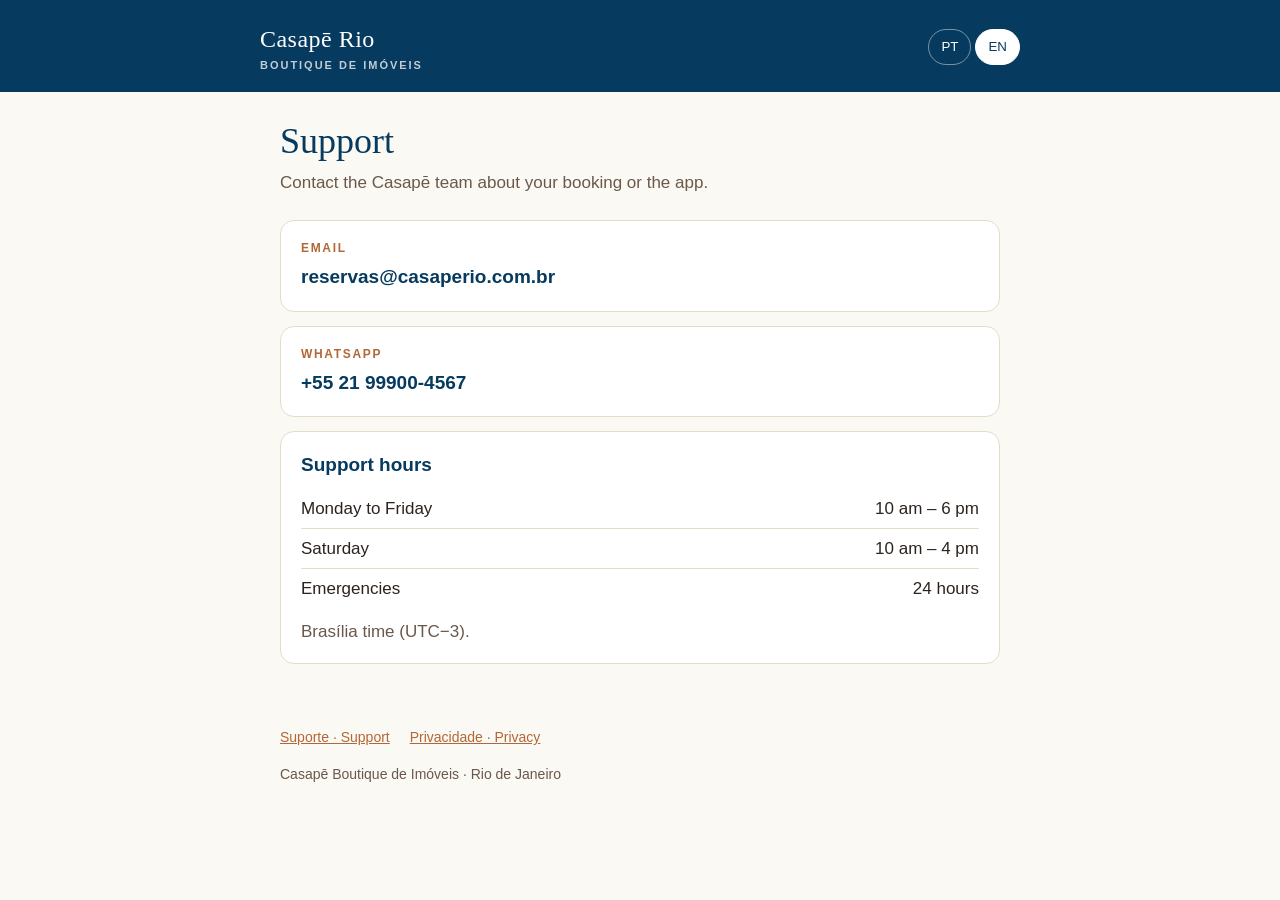
==== suporte/index.html @ 9d0e23a5 "feat: support page and redirect for the Casapē Rio app Static pages required by the App Store: /supo" ====
<!doctype html>
<html lang="pt-BR">
<head>
  <meta charset="utf-8">
  <meta name="viewport" content="width=device-width, initial-scale=1">
  <link rel="icon" href="data:,">
  <title>Suporte · Casapē Rio</title>
  <meta name="description" content="Suporte do app Casapē Rio: e-mail, WhatsApp e horário de atendimento.">
  <link rel="stylesheet" href="/assets/site.css">
</head>
<body>
  <header>
    <div class="topo">
      <a class="marca" href="/suporte/">Casapē Rio<small>Boutique de Imóveis</small></a>
      <div class="idiomas" role="group" aria-label="Idioma / Language">
        <button type="button" data-set="pt" aria-pressed="true">PT</button>
        <button type="button" data-set="en" aria-pressed="false">EN</button>
      </div>
    </div>
  </header>

  <main>
    <section data-lang="pt">
      <h1>Suporte</h1>
      <p class="sub">Fale com a equipe Casapē sobre a sua reserva ou sobre o aplicativo.</p>

      <div class="cartao">
        <p class="rotulo">E-mail</p>
        <a class="contato" href="mailto:reservas@casaperio.com.br">reservas@casaperio.com.br</a>
      </div>

      <div class="cartao">
        <p class="rotulo">WhatsApp</p>
        <a class="contato" href="https://wa.me/5521999004567">+55 21 99900-4567</a>
      </div>

      <div class="cartao">
        <h2>Horário de atendimento</h2>
        <table>
          <tr><td>Segunda a sexta</td><td>10h às 18h</td></tr>
          <tr><td>Sábado</td><td>10h às 16h</td></tr>
          <tr><td>Emergências</td><td>24 horas</td></tr>
        </table>
        <p class="sub" style="margin:10px 0 0">Horário de Brasília.</p>
      </div>
    </section>

    <section data-lang="en" hidden>
      <h1>Support</h1>
      <p class="sub">Contact the Casapē team about your booking or the app.</p>

      <div class="cartao">
        <p class="rotulo">Email</p>
        <a class="contato" href="mailto:reservas@casaperio.com.br">reservas@casaperio.com.br</a>
      </div>

      <div class="cartao">
        <p class="rotulo">WhatsApp</p>
        <a class="contato" href="https://wa.me/5521999004567">+55 21 99900-4567</a>
      </div>

      <div class="cartao">
        <h2>Support hours</h2>
        <table>
          <tr><td>Monday to Friday</td><td>10 am – 6 pm</td></tr>
          <tr><td>Saturday</td><td>10 am – 4 pm</td></tr>
          <tr><td>Emergencies</td><td>24 hours</td></tr>
        </table>
        <p class="sub" style="margin:10px 0 0">Brasília time (UTC−3).</p>
      </div>
    </section>
  </main>

  <footer>
    <nav>
      <a href="/suporte/">Suporte · Support</a>
      <a href="/privacidade/">Privacidade · Privacy</a>
    </nav>
    <p>Casapē Boutique de Imóveis · Rio de Janeiro</p>
  </footer>

  <script src="/assets/lang.js"></script>
</body>
</html>
---- assets/site.css ----
/* Casapē Rio — páginas do app. Sem fontes nem scripts de terceiros. */
:root {
  --oceano: #063a5e;
  --caramelo: #b16738;
  --marfim: #f7f2e6;
  --carvao: #2d231e;
  --taupe: #6a584a;
  --linha: #e4dccb;
  --fundo: #fbf9f4;
}

* { box-sizing: border-box; }

html { -webkit-text-size-adjust: 100%; }

body {
  margin: 0;
  background: var(--fundo);
  color: var(--carvao);
  font: 17px/1.6 -apple-system, BlinkMacSystemFont, "Segoe UI", Roboto, "Helvetica Neue", Arial, sans-serif;
}

header {
  background: var(--oceano);
  color: #fff;
  padding: 20px 20px 18px;
}

.topo {
  max-width: 760px;
  margin: 0 auto;
  display: flex;
  align-items: center;
  justify-content: space-between;
  gap: 12px;
}

.marca {
  font-family: Georgia, "Times New Roman", serif;
  font-size: 24px;
  letter-spacing: 0.02em;
  color: #fff;
  text-decoration: none;
}

.marca small {
  display: block;
  font: 600 11px/1.4 -apple-system, BlinkMacSystemFont, "Segoe UI", Roboto, Arial, sans-serif;
  letter-spacing: 0.18em;
  text-transform: uppercase;
  opacity: 0.75;
}

.idiomas { display: flex; gap: 4px; }

.idiomas button {
  font: 600 13px/1 inherit;
  font-family: inherit;
  color: #fff;
  background: transparent;
  border: 1px solid rgba(255, 255, 255, 0.45);
  border-radius: 999px;
  padding: 8px 12px;
  cursor: pointer;
  min-height: 36px;
}

.idiomas button[aria-pressed="true"] {
  background: #fff;
  color: var(--oceano);
  border-color: #fff;
}

main {
  max-width: 760px;
  margin: 0 auto;
  padding: 28px 20px 48px;
}

h1 {
  font-family: Georgia, "Times New Roman", serif;
  font-weight: 400;
  color: var(--oceano);
  font-size: 30px;
  line-height: 1.2;
  margin: 0 0 6px;
}

h2 {
  font-size: 19px;
  color: var(--oceano);
  margin: 32px 0 8px;
}

.sub { color: var(--taupe); margin: 0 0 24px; }

a { color: var(--caramelo); }

.cartao {
  background: #fff;
  border: 1px solid var(--linha);
  border-radius: 14px;
  padding: 18px 20px;
  margin: 14px 0;
}

.cartao h2 { margin-top: 0; }

.contato {
  display: block;
  font-size: 19px;
  font-weight: 600;
  color: var(--oceano);
  text-decoration: none;
  word-break: break-word;
}

.rotulo {
  font-size: 12px;
  font-weight: 700;
  letter-spacing: 0.14em;
  text-transform: uppercase;
  color: var(--caramelo);
  margin: 0 0 4px;
}

table { border-collapse: collapse; width: 100%; }
td { padding: 6px 0; border-bottom: 1px solid var(--linha); vertical-align: top; }
td:last-child { text-align: right; white-space: nowrap; padding-left: 12px; }
tr:last-child td { border-bottom: 0; }

footer {
  max-width: 760px;
  margin: 0 auto;
  padding: 0 20px 36px;
  color: var(--taupe);
  font-size: 14px;
}

footer nav a { margin-right: 16px; }

[lang][hidden] { display: none !important; }

@media (min-width: 640px) {
  h1 { font-size: 36px; }
}
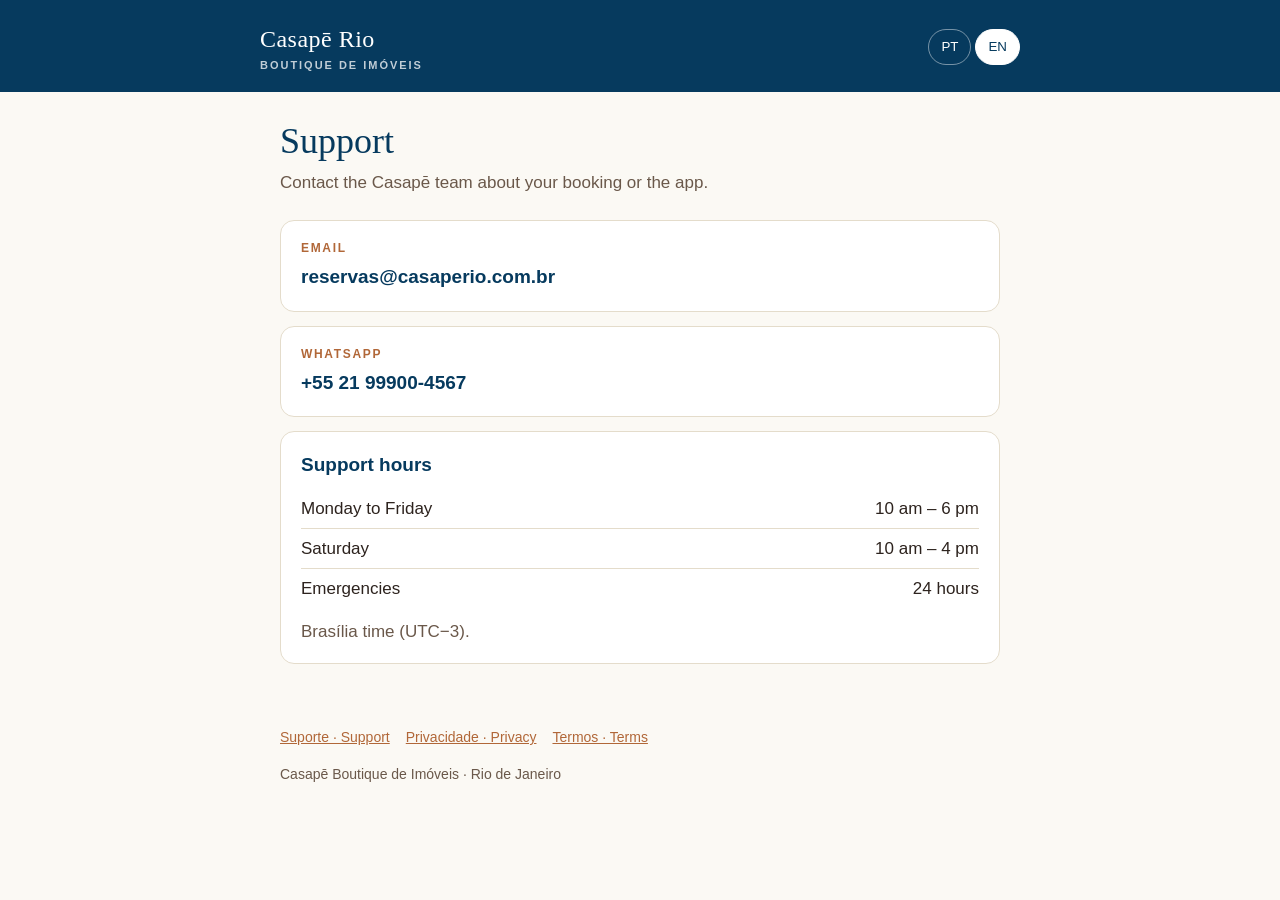
==== commit 2dbd0ba8: "feat: privacy policy and terms of use, in pt and en /privacidade carries the policy text as provided" ====
--- a/suporte/index.html
+++ b/suporte/index.html
@@ -75,6 +75,7 @@
     <nav>
       <a href="/suporte/">Suporte · Support</a>
       <a href="/privacidade/">Privacidade · Privacy</a>
+      <a href="/termos/">Termos · Terms</a>
     </nav>
     <p>Casapē Boutique de Imóveis · Rio de Janeiro</p>
   </footer>
--- a/assets/site.css
+++ b/assets/site.css
@@ -137,7 +137,11 @@
   font-size: 14px;
 }
 
-footer nav a { margin-right: 16px; }
+footer nav { display: flex; flex-wrap: wrap; gap: 8px 16px; }
+
+.texto p, .texto li { max-width: 68ch; }
+.texto ul { padding-left: 22px; margin: 8px 0 12px; }
+.texto li { margin: 4px 0; }
 
 [lang][hidden] { display: none !important; }
 
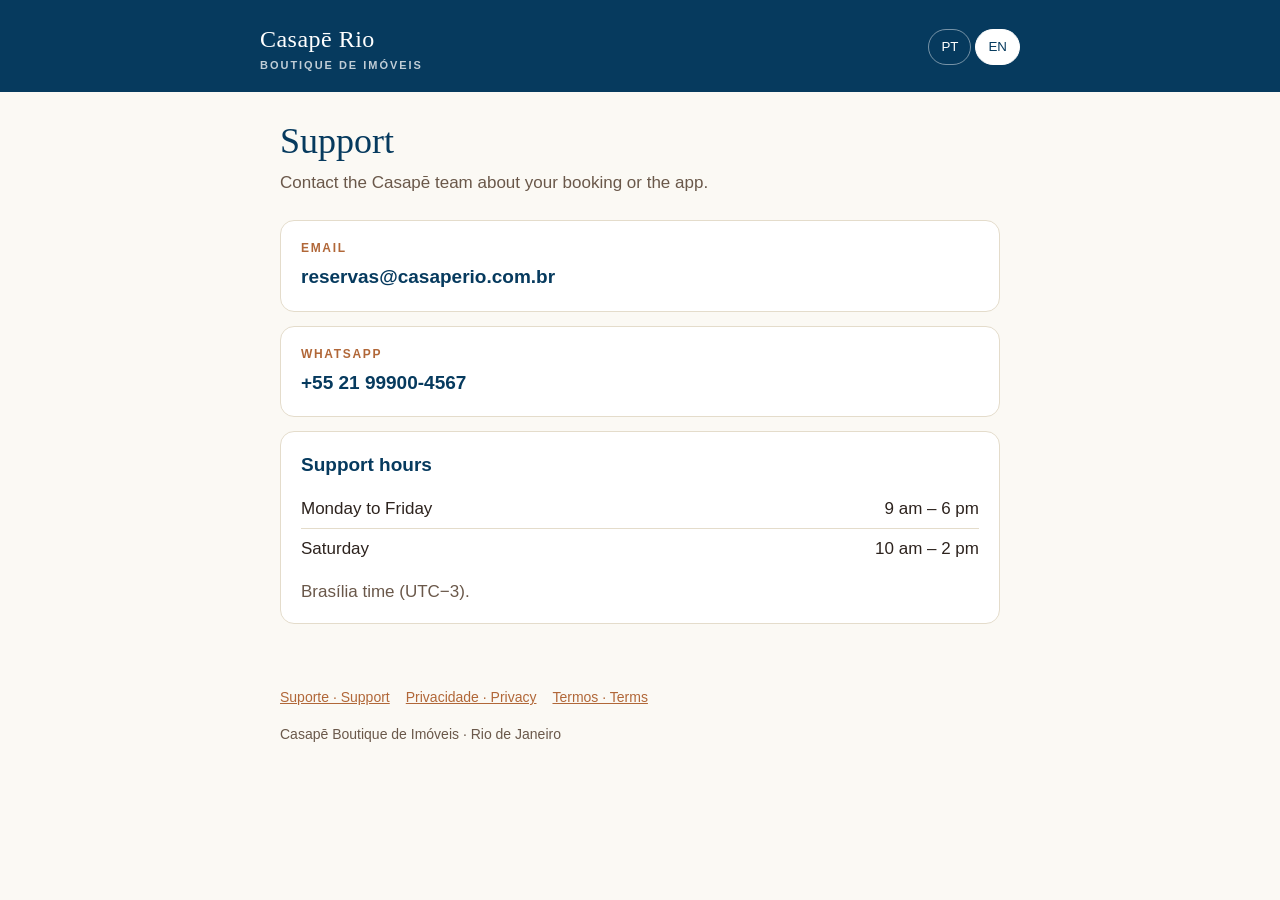
==== commit df2a68e9: "fix(support): the app's hours, and no 24-hour emergency line The support page said Mon–Fri 10h–18h a" ====
--- a/suporte/index.html
+++ b/suporte/index.html
@@ -37,9 +37,8 @@
       <div class="cartao">
         <h2>Horário de atendimento</h2>
         <table>
-          <tr><td>Segunda a sexta</td><td>10h às 18h</td></tr>
-          <tr><td>Sábado</td><td>10h às 16h</td></tr>
-          <tr><td>Emergências</td><td>24 horas</td></tr>
+          <tr><td>Segunda a sexta</td><td>9h às 18h</td></tr>
+          <tr><td>Sábado</td><td>10h às 14h</td></tr>
         </table>
         <p class="sub" style="margin:10px 0 0">Horário de Brasília.</p>
       </div>
@@ -62,9 +61,8 @@
       <div class="cartao">
         <h2>Support hours</h2>
         <table>
-          <tr><td>Monday to Friday</td><td>10 am – 6 pm</td></tr>
-          <tr><td>Saturday</td><td>10 am – 4 pm</td></tr>
-          <tr><td>Emergencies</td><td>24 hours</td></tr>
+          <tr><td>Monday to Friday</td><td>9 am – 6 pm</td></tr>
+          <tr><td>Saturday</td><td>10 am – 2 pm</td></tr>
         </table>
         <p class="sub" style="margin:10px 0 0">Brasília time (UTC−3).</p>
       </div>
